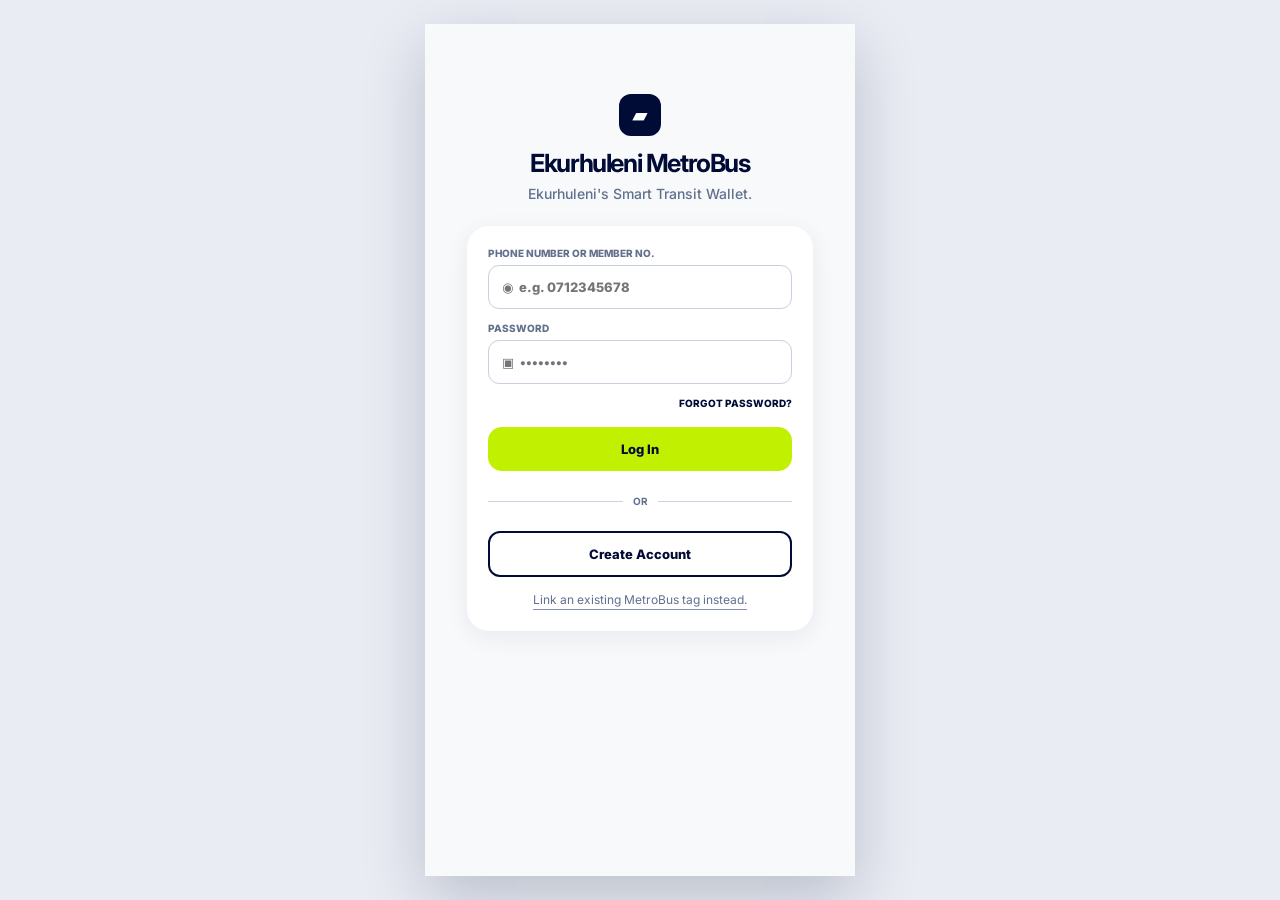
==== ekurhuleni-bus.html @ 15b7fa3b "Initial Sasol energy hub frontend" ====
<!doctype html>
<html lang="en">
<head>
<meta charset="UTF-8"/>
<meta name="viewport" content="width=device-width,initial-scale=1.0"/>
<meta name="theme-color" content="#000b36"/>
<title>Ekurhuleni MetroBus Wallet | Yami</title>
<meta name="description" content="Ekurhuleni MetroBus Wallet — tap to ride across Germiston, Boksburg, Benoni, Kempton Park and more."/>
<link rel="preconnect" href="https://fonts.googleapis.com"/>
<link rel="preconnect" href="https://fonts.gstatic.com" crossorigin/>
<link href="https://fonts.googleapis.com/css2?family=Inter:wght@400;500;600;700;800&display=swap" rel="stylesheet"/>
<style>
:root{--navy:#000b36;--navy-2:#0b1f5c;--lime:#c1f100;--ink:#141629;--muted:#697086;--paper:#f8f9fa;--line:#e8eaf0;--amber:#ffbf00}
*{box-sizing:border-box}body{margin:0;min-height:100vh;background:#e9ecf3;color:var(--ink);font-family:Inter,system-ui,sans-serif}
button{font:inherit;cursor:pointer;border:0}.app-shell{min-height:100vh;display:grid;place-items:center;padding:24px}
.phone{width:min(100%,430px);height:min(860px,calc(100dvh - 48px));position:relative;overflow:hidden;background:var(--paper);box-shadow:0 22px 60px #07102b33}
.page{height:100%;min-height:0;overflow-y:auto;overscroll-behavior:contain;padding:28px 20px 116px;scrollbar-width:thin}.top{display:flex;align-items:center;justify-content:space-between;margin-bottom:24px}.brand{color:var(--navy);font-size:25px;font-weight:800;letter-spacing:-1.1px}.brand span{color:#78a000}
.icon-button,.back{width:42px;height:42px;display:grid;place-items:center;border-radius:14px;background:#eef0f5;color:var(--navy);font-size:20px}.toolset{display:flex;gap:8px}
.eyebrow{margin:0 0 7px;color:var(--muted);font-size:11px;font-weight:800;letter-spacing:.09em}h1,h2,h3,p{margin-top:0}h1{margin-bottom:6px;color:var(--navy);font-size:29px;letter-spacing:-1.4px}h2{margin:0;font-size:17px;letter-spacing:-.5px}.sub{color:var(--muted);font-size:14px;line-height:1.5}
.balance{padding:24px;border-radius:25px;background:linear-gradient(135deg,#000b36,#12327d);color:white;box-shadow:0 14px 25px #00124a2b}.balance-top{display:flex;justify-content:space-between;align-items:center}.badge{border-radius:999px;padding:6px 9px;background:#ffffff1c;color:var(--lime);font-size:10px;font-weight:800}.amount{margin:18px 0 5px;color:var(--lime);font-weight:800;font-size:38px;letter-spacing:-2px}.tagline{margin:0 0 20px;color:#cad4ee;font-size:12px}.actions{display:flex;gap:10px}.primary,.secondary{flex:1;border-radius:14px;padding:14px 12px;font-size:13px;font-weight:800}.primary{background:var(--lime);color:var(--navy)}.secondary{color:white;background:#ffffff18}
.section{margin-top:28px}.section-title{display:flex;align-items:center;justify-content:space-between;margin-bottom:13px}.link{background:none;color:#476400;font-size:13px;font-weight:800;padding:0}
.method-row{display:grid;grid-template-columns:1fr 1fr;gap:10px}.method{min-height:103px;padding:15px;border:1px solid var(--line);border-radius:18px;background:white}.method .card-icon{color:var(--navy);font-size:21px}.method strong{display:block;margin-top:13px;font-size:12px}.method small{display:block;margin-top:5px;color:var(--muted);font-size:10px}
.list{background:white;border:1px solid var(--line);border-radius:20px;overflow:hidden}.item{display:flex;align-items:center;gap:12px;padding:15px;border-bottom:1px solid var(--line)}.item:last-child{border-bottom:0}.item-icon{flex:0 0 38px;width:38px;height:38px;display:grid;place-items:center;border-radius:13px;background:#eff9d9;color:#557000}.item-copy{min-width:0;flex:1}.item-copy strong{display:block;font-size:13px}.item-copy small{color:var(--muted);font-size:11px}.money{font-size:12px;font-weight:800;white-space:nowrap}.in{color:#4d7800}.out{color:var(--ink)}
.nav{position:absolute;inset:auto 12px 12px;height:82px;display:grid;grid-template-columns:repeat(5,1fr);align-items:center;border:1px solid #e1e4eb;border-radius:19px;background:#fff;box-shadow:0 5px 18px #0b1f5c1c}.nav button{display:flex;height:66px;flex-direction:column;align-items:center;justify-content:center;gap:3px;color:#4c4d59;background:transparent;font-size:10px;font-weight:700}.nav i{display:grid;place-items:center;width:48px;height:34px;border-radius:999px;font-style:normal}.nav svg{width:21px;height:21px;fill:none;stroke:currentColor;stroke-width:2.2;stroke-linecap:round;stroke-linejoin:round}.nav .active{color:#516000}.nav .active i{background:var(--lime);color:#5e7100}.nav span{line-height:1}
.greeting{margin-bottom:18px}.quick{display:grid;grid-template-columns:repeat(3,1fr);gap:10px}.quick button{padding:14px 7px;border-radius:17px;background:white;color:var(--navy);border:1px solid var(--line);font-size:11px;font-weight:700}.quick b{display:block;margin-bottom:5px;font-size:19px}.notice{display:flex;gap:12px;margin-top:22px;padding:15px;border-radius:18px;background:#fff5d8;color:#6b4a00;font-size:12px;line-height:1.45}.route{display:flex;align-items:center;gap:12px;padding:15px;border:1px solid var(--line);border-radius:18px;background:white}.route-number{width:48px;padding:8px 0;border-radius:11px;background:var(--navy);color:var(--lime);text-align:center;font-size:13px;font-weight:800}.route p{margin:3px 0 0;color:var(--muted);font-size:11px}.route .status{margin-left:auto;color:#5f8500;font-size:11px;font-weight:800}
.profile{padding:22px;border-radius:23px;background:var(--navy);color:white}.avatar{width:52px;height:52px;display:grid;place-items:center;border-radius:18px;background:var(--lime);color:var(--navy);font-size:21px;font-weight:800}.profile h2{margin:13px 0 4px}.profile p{color:#c6d0e8;font-size:12px;margin:0}.menu button{display:flex;justify-content:space-between;width:100%;padding:17px 0;border-bottom:1px solid var(--line);background:transparent;color:var(--ink);font-size:14px;font-weight:600;text-align:left}
.modal-wrap{position:absolute;z-index:4;inset:0;display:grid;align-items:end;background:#000b3670}.modal{min-height:58%;padding:24px 20px 38px;border-radius:28px 28px 0 0;background:var(--paper);animation:up .24s ease}@keyframes up{from{transform:translateY(30px);opacity:0}}.handle{width:42px;height:4px;margin:0 auto 22px;border-radius:99px;background:#cad0de}.close{float:right;background:transparent;color:var(--muted);font-size:21px}.option{display:flex;justify-content:space-between;align-items:center;width:100%;margin-top:10px;padding:16px;border-radius:17px;background:white;border:1px solid var(--line);color:var(--ink);text-align:left}.option strong,.option small{display:block}.option small{margin-top:4px;color:var(--muted)}.field{width:100%;margin:14px 0;padding:16px;border:1px solid #cbd2e1;border-radius:15px;font:inherit}.wide{width:100%;margin-top:18px}.success{text-align:center;padding-top:50px}.success .check{width:72px;height:72px;display:grid;place-items:center;margin:0 auto 20px;border-radius:50%;background:var(--lime);color:var(--navy);font-size:35px;font-weight:800}
.auth-page{min-height:860px;padding:70px 42px 30px;background:var(--paper)}.auth-brand{text-align:center;color:var(--navy)}.bus-mark{display:grid;place-items:center;width:42px;height:42px;margin:0 auto 12px;border-radius:12px;background:var(--navy);color:white;font-size:20px}.auth-brand h1{margin:0;font-size:25px}.auth-brand p{margin:7px 0 24px;color:#60708d;font-size:14px;font-weight:500}.login-card{padding:21px;border-radius:22px;background:white;box-shadow:0 6px 24px #0b1f5c12}.login-card label{display:block;margin-bottom:13px;color:#61708c;font-size:10px;font-weight:800}.login-input{display:block;width:100%;margin-top:6px;padding:13px;border:1px solid #c8d0df;border-radius:11px;color:var(--navy);font:inherit;font-size:13px;outline-color:var(--navy)}.forgot{display:block;margin:2px 0 18px auto;padding:0;background:transparent;color:var(--navy);font-size:10px;font-weight:800}.auth-main{width:100%}.or{display:flex;align-items:center;gap:10px;margin:24px 0;color:#63708b;font-size:10px;font-weight:700}.or::before,.or::after{content:"";height:1px;flex:1;background:#cbd2e1}.outline{width:100%;padding:13px;border:2px solid var(--navy);border-radius:12px;background:white;color:var(--navy);font-size:13px;font-weight:800}.tag-link{display:block;margin:15px auto 0;border-bottom:1px solid #8290a8;padding:0 0 2px;background:transparent;color:#60708d;font-size:12px}
.onboarding{min-height:860px;display:flex;flex-direction:column;padding:24px 16px 18px;background:var(--paper);text-align:center}.skip{align-self:flex-end;padding:6px;background:transparent;color:#60708d;font-size:10px;font-weight:800}.tag-illustration{position:relative;width:250px;height:275px;margin:80px auto 23px;border-radius:18px;overflow:hidden;background:linear-gradient(135deg,#000b36,#0b2263);box-shadow:0 9px 20px #0b1f5c18;display:flex;flex-direction:column;align-items:center;justify-content:center;color:white}.tag-illustration small{color:#c2cdec;font-size:11px;letter-spacing:.08em;margin-bottom:8px}.tag-illustration b{font-size:22px;letter-spacing:.1em}.tag-illustration span{margin-top:16px;font-size:28px}.onboard-copy h1{margin:0 0 10px;font-size:25px}.onboard-copy p{max-width:275px;margin:0 auto;color:#354057;font-size:14px;line-height:1.45}.pager{display:flex;justify-content:center;gap:5px;margin:40px 0 19px}.pager b,.pager i{display:block;width:8px;height:8px;border-radius:50%;background:#cbd1df}.pager b{width:23px;border-radius:8px;background:var(--navy)}.get-started{width:100%;padding:16px;font-size:18px}.login-prompt{margin:14px 0 0;color:#52607a;font-size:10px;font-weight:600}.login-prompt button{padding:0;border-bottom:1px solid var(--navy);background:none;color:var(--navy);font-size:10px;font-weight:800}
.transaction-page,.processing-page,.success-page{min-height:860px;padding:24px 20px 40px;background:var(--paper)}.transaction-header{display:grid;grid-template-columns:42px 1fr 42px;align-items:center;margin-bottom:38px}.transaction-header h1{margin:0;font-size:16px;text-align:center}.current-balance{margin:0 0 12px;color:#60708d;text-align:right;font-size:10px;font-weight:800;letter-spacing:.05em}.amount-entry{display:flex;align-items:center;gap:10px;padding:22px 4px;border-bottom:1px solid var(--line);color:var(--navy)}.amount-entry span{font-size:42px;font-weight:800}.amount-entry input{min-width:0;flex:1;border:0;outline:0;background:transparent;color:var(--navy);font:800 42px Inter,sans-serif}.amount-entry em{color:#d9dce2;font-size:40px;font-style:normal;font-weight:800}.amount-chips{display:flex;gap:10px;overflow:auto;padding:18px 0}.amount-chips button{min-width:66px;padding:10px;border:1px solid var(--navy);border-radius:999px;background:white;color:var(--navy);font-size:12px;font-weight:700}.amount-chips .selected{background:var(--navy);color:white}.payment-heading{margin:15px 0;color:var(--navy);font-size:18px}.payment-options,.bank-list{display:grid;gap:10px}.payment-options button,.bank-list button{display:flex;align-items:center;width:100%;gap:14px;padding:15px;border:1px solid var(--line);border-radius:17px;background:white;color:var(--ink);text-align:left}.payment-options strong,.payment-options small{display:block}.payment-options strong{font-size:14px}.payment-options small{margin-top:4px;color:var(--muted);font-size:11px}.payment-options b,.bank-list b{margin-left:auto;font-size:22px;font-weight:400}.payment-symbol,.bank-logo{display:grid;flex:0 0 40px;width:40px;height:40px;place-items:center;border-radius:50%;background:#eef0f5;color:var(--navy);font-weight:800}.topup-note{display:inline-block;margin-bottom:15px;padding:8px 11px;border-radius:999px;background:#eff9d9;color:#527300;font-size:12px;font-weight:800}.bank-list{margin-top:24px}.bank-list strong{color:var(--navy);font-size:15px}.b0{background:#003a78;color:white}.b1{background:#003a78;color:white}.b2{background:#d61d28;color:white}.b3{background:#087c45;color:white}.b4{background:#111;color:#f1d335}.card-form{margin-top:20px}.card-form label{display:block;margin-bottom:18px;color:var(--navy);font-size:10px;font-weight:800;letter-spacing:.06em;text-transform:uppercase}.card-form input{display:block;width:100%;margin-top:8px;padding:15px;border:1px solid #cad1e0;border-radius:13px;background:white;font:14px Inter,sans-serif}.card-form>div{display:grid;grid-template-columns:1fr 1fr;gap:12px}.processing-page{display:flex;flex-direction:column;align-items:center;justify-content:center;text-align:center}.loader{width:72px;height:72px;margin-bottom:30px;border:7px solid #dfe8c5;border-top-color:var(--lime);border-radius:50%;animation:spin 1s linear infinite}.loader i{display:block;width:100%;height:100%;border:7px solid transparent;border-left-color:var(--navy);border-radius:50%}@keyframes spin{to{transform:rotate(360deg)}}.processing-page h1{font-size:23px}.processing-amount{margin-top:26px;color:var(--navy);font-size:26px;font-weight:800}.success-page{display:flex;flex-direction:column;align-items:center;padding-top:115px;text-align:center}.success-burst{display:grid;width:83px;height:83px;place-items:center;margin-bottom:24px;border-radius:50%;background:var(--lime);color:var(--navy);font-size:40px;font-weight:800;box-shadow:0 0 0 13px #eff9d9}.success-page h1{margin-bottom:7px;font-size:30px}.receipt{width:100%;margin-top:25px;padding:21px;border-radius:22px;background:white;text-align:left;box-shadow:0 5px 20px #0b1f5c12}.receipt div{display:flex;justify-content:space-between;margin-top:14px;color:var(--muted);font-size:12px}.receipt b{color:var(--navy)}.done-button{width:100%;margin-top:26px;padding:16px;font-size:16px}
.dashboard{padding-top:30px}.dashboard-header{display:grid;grid-template-columns:40px 1fr 40px;align-items:center;margin-bottom:30px;color:var(--navy);text-align:center}.dashboard-header button{background:transparent;color:var(--navy);font-size:23px}.dashboard-header strong{font-size:15px}.dashboard-balance{padding:27px 29px;border-radius:27px}.balance-label{margin:0;color:#c8d2f0;font-size:14px}.mini-topup{padding:10px 16px;border-radius:9px;background:var(--lime);color:var(--navy);font-size:12px;font-weight:800}.dashboard-balance .amount{margin:14px 0 3px;font-size:45px}.dash-actions{display:grid;grid-template-columns:repeat(4,1fr);gap:10px;margin:27px 0}.dash-actions button{display:flex;flex-direction:column;align-items:center;gap:9px;background:transparent;color:#4d4e5a;font-size:11px;font-weight:700;line-height:1.2}.dash-actions i{display:grid;place-items:center;width:53px;height:53px;border-radius:50%;background:white;box-shadow:0 8px 22px #0b1f5c14;color:var(--navy);font-size:23px;font-style:normal}.tag-card{display:flex;align-items:center;width:100%;gap:13px;padding:20px;border:1px solid #e0e5ef;border-radius:23px;background:white;color:var(--navy);text-align:left;box-shadow:0 8px 25px #0b1f5c0d}.tag-card>i{display:grid;place-items:center;width:59px;height:59px;border-radius:10px;background:#102970;color:white;font-size:28px;font-style:normal}.tag-card span{flex:1}.tag-card strong,.tag-card small{display:block}.tag-card strong{font-size:18px}.tag-card small{margin-top:7px;color:#5d6271;font-size:12px;font-weight:700}.tag-card small b{color:#0cbd85}.tag-card em{color:#8bab00;font-style:normal;font-size:26px;text-align:center}.tag-card em small{margin:2px 0 0;color:#84a000;font-size:8px}.activity-section{margin-top:32px}.activity-section h1{margin:0;font-size:28px}
.trip-page{position:relative;padding-bottom:130px}.fare-tabs{display:flex;gap:10px;overflow:hidden;margin-bottom:38px}.fare-tabs button{white-space:nowrap;padding:11px 18px;border-radius:999px;background:#eceef2;color:#50515e;font-size:12px;font-weight:800}.fare-tabs .active{background:var(--navy);color:white}.route-label{margin-bottom:6px}.trip-route{position:relative;display:block;width:100%;padding:24px 20px;border:1px solid #d9dfeb;border-radius:28px;background:white;color:#24242e;text-align:left;font-size:20px}.trip-route small{display:block;width:max-content;margin-top:12px;padding:4px 11px;border-radius:3px;background:var(--navy);color:white;font-size:12px;font-weight:800}.trip-route b{position:absolute;right:24px;top:42px;color:#b5bbc8;font-size:28px;font-weight:400}.fare-summary{margin-top:26px;padding:20px 28px;border:1px solid #e0e5ed;border-radius:25px;background:white;box-shadow:0 9px 21px #0b1f5c0b}.fare-summary div{display:flex;justify-content:space-between;padding:16px 0;border-bottom:1px solid var(--line);color:#515361;font-size:17px}.fare-summary div:last-child{border:0}.fare-summary b{color:var(--navy)}.fare-summary div:last-child b{font-size:25px}.wallet-after{text-align:center;color:#637491;font-size:13px;font-weight:700}.pay-trip{position:absolute;right:20px;bottom:27px;left:20px;width:calc(100% - 40px);padding:18px;font-size:18px}
.route-status-page{min-height:860px;padding:26px 20px 40px;background:var(--paper)}.status-header{display:grid;grid-template-columns:42px 1fr 42px;align-items:center;margin-bottom:25px}.status-header button{background:transparent;color:var(--navy);font-size:26px}.status-header div span,.status-header div strong{display:block}.status-header div span{color:#637491;font-size:12px;font-weight:700;letter-spacing:.07em}.status-header div span b{margin-right:7px;padding:4px 7px;border-radius:5px;background:var(--navy);color:white}.status-header div strong{margin-top:4px;color:var(--navy);font-size:16px}.live-card{padding:25px;border:1px solid #e0e5ed;border-radius:25px;background:white}.live-card>div:first-child{display:flex;justify-content:space-between}.delay,.pulse{padding:8px 11px;border-radius:999px;font-size:11px;font-weight:800}.delay{border:1px solid #ffd46b;background:#fff8e5;color:#914500}.pulse{background:#f0f2f5;color:#64708b}.pulse:first-letter{color:#0fc797}.live-card .eyebrow{margin-top:24px}.arrival{color:var(--navy);font-size:48px;letter-spacing:-2px}.live-card s{margin-left:8px;color:#77829a}.delay-text{margin-left:8px;color:#e34343;font-size:12px}.live-card hr{margin:19px -25px;border:0;border-top:1px solid var(--line)}.origin{display:grid;grid-template-columns:1fr auto;gap:13px;color:#67748d;font-size:12px}.origin b{color:var(--navy)}.reports{margin-top:27px}.reports .sub{margin-bottom:14px}.report-actions{display:grid;grid-template-columns:repeat(3,1fr);gap:10px}.report-actions button{display:flex;flex-direction:column;align-items:center;gap:7px;padding:17px 4px;border:1px solid #dfe4ed;border-radius:19px;background:white;color:#0cc792;font-size:22px}.report-actions button:nth-child(2){color:#d88100}.report-actions button:nth-child(3){color:#f34b53}.report-actions b{color:var(--navy);font-size:12px}.report-actions small{color:#75829a;font-size:9px}.recent-label{margin:28px 0 12px!important}.recent-label em{float:right;color:#718099;font-style:normal;font-weight:500;letter-spacing:0}.report-list{overflow:hidden;border:1px solid #e0e5ed;border-radius:23px;background:white}.report-list article{padding:18px;border-bottom:1px solid var(--line);color:var(--navy);font-size:13px}.report-list article:last-child{border:0}.report-list article small{display:block;margin:8px 0 0 21px;color:#71809b;font-size:11px}
.dash-actions svg,.tag-card svg,.item-icon svg{width:24px;height:24px;fill:none;stroke:currentColor;stroke-width:2.3;stroke-linecap:round;stroke-linejoin:round}.tag-card>i svg{width:32px;height:32px;stroke:#dfe3ff}.item-icon{display:grid;place-items:center}.item-icon svg{width:19px;height:19px}
.tap-icon svg{width:44px;height:44px;fill:none;stroke:#aee400;stroke-width:2.4;stroke-linecap:round}.tap-icon small{white-space:nowrap}.service-page{position:relative;min-height:860px;padding:24px 20px 120px;background:var(--paper)}.service-tabs,.recipient-toggle{display:grid;grid-template-columns:repeat(3,1fr);margin:0 0 33px;border-radius:18px;background:#e8e9ed;overflow:hidden}.service-tabs button,.recipient-toggle button{padding:13px 6px;background:transparent;color:#474955;font-weight:700}.service-tabs .active,.recipient-toggle .active{border-radius:17px;background:var(--navy);color:white}.service-page>.eyebrow{margin:29px 0 16px}.provider-row{display:grid;grid-template-columns:repeat(4,1fr);gap:12px;margin-bottom:35px}.provider-row b{display:grid;min-height:62px;place-items:center;border:1px solid #dce3eb;border-radius:50%;background:white;color:var(--navy);font-size:10px;text-align:center}.provider-row b:first-child{outline:2px solid var(--lime)}.recipient-toggle{grid-template-columns:1fr 1fr;padding:5px}.recipient-toggle .active{background:white;color:var(--navy);box-shadow:0 1px 4px #07102b20}.airtime-amount{padding:24px 20px;border:1px solid #e0e5ed;border-radius:16px;background:white;color:var(--navy);font-size:52px;font-weight:800}.service-buy{position:absolute;right:20px;bottom:28px;left:20px;width:calc(100% - 40px);padding:18px;font-size:18px}
.history-page{min-height:860px;padding:28px 20px 50px;background:var(--paper)}.history-header{display:grid;grid-template-columns:45px 1fr 31px 31px;gap:8px;align-items:start}.history-header h1{margin:0;font-size:29px;line-height:1.15}.history-header>button:not(.back){padding:10px 0;background:transparent;color:var(--navy);font-size:21px}.history-filter{display:flex;gap:10px;overflow:hidden;margin:30px -20px;padding:0 20px}.history-filter button{white-space:nowrap;padding:11px 16px;border:1px solid #dbe1eb;border-radius:15px;background:white;color:#576078;font-weight:700}.history-filter .active{background:var(--navy);color:white}.history-filter .active b{color:var(--lime)}.cycle-card{padding:20px;border:1px solid #dce3ed;border-radius:25px;background:linear-gradient(120deg,#fff,#fbffe7)}.cycle-card header{color:var(--navy);font-weight:800}.cycle-card header b{float:right;padding:6px 12px;border-radius:999px;background:var(--lime);font-size:11px}.cycle-card>div{display:grid;grid-template-columns:1fr 1fr;gap:14px;margin-top:20px}.cycle-card article{padding:16px;border-radius:15px;background:#f5f6f8}.cycle-card small,.cycle-card strong{display:block}.cycle-card small{color:#68738b;font-size:11px;letter-spacing:.05em}.cycle-card strong{margin-top:8px;color:var(--navy);font-size:24px}.history-day{margin-top:28px}.history-day>p{color:#657590;font-size:12px;font-weight:800;letter-spacing:.05em}.history-day>p span{float:right;font-weight:500}.history-day section{overflow:hidden;border:1px solid #dde3ec;border-radius:25px;background:white}.history-day article{display:flex;align-items:center;gap:13px;padding:17px;border-bottom:1px solid #e1e5eb}.history-day article:last-child{border:0}.history-day article i{display:grid;place-items:center;width:46px;height:46px;border-radius:50%;background:#edf0f6;color:var(--navy);font-size:18px;font-style:normal}.history-day article i.credit{background:#e2fbf0;color:#00b77a}.history-day article span{flex:1;min-width:0}.history-day article strong,.history-day article small{display:block;overflow:hidden;text-overflow:ellipsis;white-space:nowrap}.history-day article strong{color:var(--navy);font-size:14px}.history-day article small{margin-top:5px;color:#6a7993;font-size:12px}.history-day article>b{white-space:nowrap;color:var(--navy);font-size:14px}.history-day article em{color:#b9c1d0;font-size:24px;font-style:normal}
.routes-title,.vendor-header,.profile-header{display:flex;align-items:center;gap:11px;margin-bottom:32px}.routes-title svg{width:25px;height:25px;fill:none;stroke:currentColor;stroke-width:2.2}.routes-title h1,.vendor-header h1{flex:1;margin:0;font-size:19px}.routes-title button{background:transparent;color:var(--navy);font-size:22px}.route-search{display:flex;align-items:center;gap:14px;padding:18px;border:1px solid #dce2ec;border-radius:16px;background:white;box-shadow:0 3px 7px #0b1f5c0a;color:#667794;font-size:17px}.route-search input{min-width:0;width:100%;border:0;outline:0;background:transparent;color:var(--navy);font:inherit}.route-filter{display:flex;gap:10px;overflow:hidden;margin:20px -20px;padding:0 20px}.route-filter button{white-space:nowrap;padding:12px 20px;border:1px solid #cdd3df;border-radius:999px;background:white;color:var(--navy);font-weight:700}.route-filter .selected{background:var(--navy);color:white}.route-heading{display:flex;justify-content:space-between;align-items:center;margin:20px 0 10px}.route-heading p{margin:0;color:#647590;font-size:12px;font-weight:800;letter-spacing:.06em}.route-heading span{color:#647590;font-size:12px}.route-results{display:grid;gap:15px;margin-top:10px}.route-result{display:flex;align-items:center;gap:13px;padding:21px;border:1px solid #dce3ed;border-radius:26px;background:white;color:var(--navy);text-align:left}.route-result.featured{outline:2px solid #91b4ff}.route-result>b{display:grid;place-items:center;width:60px;height:60px;border-radius:50%;background:var(--navy);color:white;font-size:18px}.route-result span{flex:1}.route-result strong,.route-result small,.route-result em{display:block}.route-result strong{font-size:19px}.route-result small{margin-top:5px;color:#61728e;font-size:12px}.route-result em{width:max-content;margin-top:9px;padding:4px 10px;border-radius:999px;background:var(--navy);color:white;font-size:11px;font-style:normal}.route-result.featured em{background:var(--lime);color:#526300}.route-result i{color:#bcc4d2;font-size:29px;font-style:normal}.route-source{margin:22px 0 110px;color:#738199;font-size:11px;line-height:1.5;text-align:center}
.vendor-header .back{flex:none}.vendor-hero,.account-hero{padding:25px;border-radius:25px;background:linear-gradient(135deg,#031142,#11286c);color:white}.vendor-hero p,.account-hero p{margin:0 0 26px;color:#d5def1;font-size:12px;letter-spacing:.06em}.vendor-hero p span,.account-hero p span{float:right;padding:7px 10px;border:1px solid #a3cf33;border-radius:999px;background:#ffffff12;color:var(--lime);font-size:11px;font-weight:800;letter-spacing:0}.vendor-hero>small,.account-hero>small{color:#b6c2de;font-size:11px;letter-spacing:.08em}.vendor-hero h2{margin:8px 0 12px;color:white;font-size:29px}.vendor-hero>b{color:#c9d5ef;font-size:12px}.vendor-hero hr,.account-hero hr{margin:19px 0;border:0;border-top:1px solid #ffffff30}.vendor-hero footer,.account-hero footer{font-size:12px}.vendor-hero footer:first-letter,.account-hero footer:first-letter{color:var(--lime)}.vendor-hero em{float:right;padding:5px;background:#345212;color:var(--lime);font-size:10px;font-style:normal}.analytics{margin-top:28px;padding:20px 15px;border:1px solid #dce3ed;border-radius:25px;background:white}.analytics header{display:flex;justify-content:space-between}.analytics header p{margin:0;color:#647590;font-size:12px;font-weight:800;letter-spacing:.06em}.analytics header b{color:var(--navy);font-size:11px}.analytics>div{display:grid;grid-template-columns:repeat(3,1fr);margin-top:20px}.analytics article{padding:0 10px;border-right:1px solid #dde2e8}.analytics article:last-child{border:0}.analytics small,.analytics span{display:block;color:#71788a;font-size:10px}.analytics strong{display:block;margin:12px 0 7px;color:var(--navy);font-size:18px}.analytics .in{color:#00b778}
.vendor-routes{margin-top:33px}.vendor-routes header{display:flex;justify-content:space-between}.vendor-routes article{display:flex;align-items:center;gap:12px;margin-top:12px;padding:18px 20px;border:1px solid #dce3ed;border-radius:24px;background:white}.vendor-routes article>b{display:grid;place-items:center;width:58px;height:51px;border-radius:15px;background:var(--navy);color:white;font-size:17px}.vendor-routes header p{margin:0;color:#647590;font-size:12px;font-weight:800;letter-spacing:.06em}.vendor-routes header b{color:var(--navy);font-size:11px}.vendor-routes span{flex:1}.vendor-routes strong,.vendor-routes small{display:block}.vendor-routes small{margin-top:4px;color:#70778b;font-size:11px}.vendor-routes em{font-style:normal;font-weight:800;font-size:12px;text-align:right}.vendor-routes em small{color:#00b777}.payments{margin-top:32px}.payments>p{color:#647590;font-size:12px;font-weight:800;letter-spacing:.06em}.payments>p em{float:right;padding:5px 9px;border:1px solid #b8e8d4;border-radius:999px;background:#e9fbf4;color:#00ac73;font-size:10px;font-style:normal;letter-spacing:0}.payments article{display:flex;align-items:center;gap:12px;padding:16px;border-bottom:1px solid #e1e6ec}.payments i{display:grid;place-items:center;width:42px;height:42px;border:1px solid #dce2ea;border-radius:50%;color:var(--navy);font-size:11px;font-style:normal;font-weight:800}.payments span{flex:1}.payments b,.payments small{display:block}.payments small{margin-top:4px;color:#748097;font-size:11px}.payments em{color:#00b779;font-style:normal;font-weight:800}
.profile-header h1{flex:1}.profile-person{display:flex;align-items:center;gap:15px;padding:20px 24px;border:1px solid #e0e5ed;border-radius:25px;background:white}.profile-person>i{display:grid;place-items:center;width:62px;height:62px;border:3px solid var(--lime);border-radius:50%;background:var(--navy);color:white;font-size:21px;font-style:normal;font-weight:800}.profile-person span{flex:1}.profile-person strong,.profile-person small{display:block}.profile-person strong{font-size:23px}.profile-person small{margin-top:7px;color:#637491;font-size:12px}.profile-person small b{color:#08b881}.profile-person button{width:42px;height:42px;border-radius:50%;background:#f1f2f5;color:var(--navy)}.account-hero{margin-top:24px}.account-hero h2{margin:14px 0 22px;color:white;font-size:28px}.account-hero h2 b{color:var(--lime)}.account-hero footer em{float:right;font-style:normal}.account-menu{margin-top:25px;overflow:hidden;border:1px solid #e0e5ed;border-radius:25px;background:white}.account-menu>p{margin:0;padding:20px 26px;color:#647590;font-size:12px;font-weight:800;letter-spacing:.06em}.account-menu button{display:flex;align-items:center;width:100%;gap:15px;padding:16px 25px;border-top:1px solid #e1e5ea;background:white;color:var(--navy);text-align:left}.account-menu i{display:grid;place-items:center;width:38px;height:38px;border-radius:11px;background:#f2f3f5;font-style:normal}.account-menu span{flex:1}.account-menu strong,.account-menu small{display:block}.account-menu strong{font-size:15px}.account-menu small{margin-top:4px;color:#657693;font-size:11px}.account-menu button>b{color:#6d7280}
.tag-page{height:100%;overflow-y:auto;padding:24px 20px 50px;background:var(--paper)}.physical-tag{position:relative;margin-top:20px;padding:28px 30px;border-radius:28px;background:linear-gradient(135deg,#020d37,#0b2263);color:white}.physical-tag p{margin:0;color:#c2cdec;font-size:12px;letter-spacing:.08em}.physical-tag p b{float:right;padding:7px 13px;border-radius:999px;background:var(--lime);color:#516100;letter-spacing:0}.physical-tag>strong{display:block;margin-top:12px;font-size:30px;letter-spacing:.1em}.physical-tag>small{display:block;margin-top:53px;color:#c1cbed;font-size:13px}.physical-tag>i{position:absolute;right:32px;bottom:27px;color:var(--lime)}.physical-tag svg{width:35px;height:35px;fill:none;stroke:currentColor;stroke-width:2.4}.phone-tag{margin-top:30px;padding:35px 28px;border:1px solid #dfe4ed;border-radius:27px;background:white;text-align:center}.phone-tag>i{display:grid;place-items:center;width:70px;height:70px;margin:auto;border:2px solid #d9fa78;border-radius:50%;background:var(--navy);box-shadow:0 0 0 10px #fcfff0;color:white;font-size:33px;font-style:normal}.phone-tag h1{margin:37px 0 12px;font-size:27px}.phone-tag p{max-width:330px;margin:auto;color:#747888;font-size:16px;line-height:1.5}.toggle{display:inline-flex;width:70px;height:40px;margin-top:31px;padding:4px;border-radius:999px;background:#d9dde4;vertical-align:middle}.toggle span{width:32px;height:32px;border-radius:50%;background:white;box-shadow:0 1px 4px #07102b33}.toggle.on{background:var(--lime)}.toggle.on span{margin-left:auto}.phone-tag>b{margin-left:12px;color:var(--navy)}.tag-details{margin-top:30px;padding:22px 30px;border:1px solid #dfe4ed;border-radius:27px;background:white}.tag-details>p{margin:0;color:#6d778c;font-size:12px;font-weight:800;letter-spacing:.07em}.tag-details div{display:flex;justify-content:space-between;padding:19px 0;border-top:1px solid #e5e8ed;color:#4b505c;font-size:16px}.tag-details div:first-of-type{margin-top:12px}.tag-details b{color:var(--navy);font-size:15px}.replace-tag{width:100%;margin-top:40px;padding:19px;border:2px solid var(--navy);border-radius:15px;background:transparent;color:var(--navy);font-size:17px;font-weight:700}.unlink-tag{display:block;margin:30px auto;background:transparent;color:#fa4c4c;font-size:16px;font-weight:700}
.topup-success{position:relative;padding:72px 34px 28px;text-align:center}.success-close{position:absolute;top:24px;right:24px;width:43px;height:43px;border:2px solid #93b6ff;border-radius:50%;background:white;color:var(--navy);font-size:29px}.topup-success .success-burst{width:92px;height:92px;margin-bottom:29px;box-shadow:0 0 0 7px white,0 0 20px #0b1f5c22}.topup-success h1{font-size:28px}.success-credit{display:block;margin:13px 0 7px;color:#10ba82;font-size:43px;letter-spacing:-1px}.topup-success .receipt{margin-top:62px;padding:18px 20px;border-radius:23px}.topup-success .done-button{width:100%;margin-top:auto;padding:18px;border-radius:13px;background:var(--navy);color:white;font-size:17px;font-weight:800}.method .card-icon{height:40px}.method .card-icon svg{width:54px;height:40px}.payshap-dot{color:#09ba83}.vendor-pay-page{height:100%;position:relative;overflow-y:auto;padding:24px 20px 170px;background:var(--paper)}.vendor-pay-header{display:grid;grid-template-columns:42px 1fr 34px 34px;gap:8px;align-items:center}.vendor-pay-header span small{color:#62738e;font-size:11px;font-weight:800;letter-spacing:.06em}.vendor-pay-header h1{margin:4px 0 0;font-size:27px}.vendor-pay-header>button:not(.back){background:transparent;color:var(--navy);font-size:23px}.vendor-mode{display:grid;grid-template-columns:1fr 1fr;margin:20px 0 30px;border-radius:13px;overflow:hidden;background:#eceef1}.vendor-mode button{padding:17px;background:transparent;color:#4d566a;font-weight:700}.vendor-mode .active{background:var(--navy);color:white;border-radius:12px}.member-lookup,.merchant-card,.vendor-amount{margin-top:20px;padding:22px 30px;border:1px solid #dfe4ed;border-radius:25px;background:white}.member-lookup p,.vendor-amount p{margin:0;color:#667690;font-size:12px;font-weight:800;letter-spacing:.05em}.member-lookup p b{float:right;color:#00b878}.member-lookup>div{margin:16px 0;padding:15px;border:1px solid #bfc8d8;border-radius:14px;color:var(--navy);font-size:24px;font-weight:800}.member-lookup>div span{float:right;color:#00bb81}.member-lookup small{color:#657590;font-size:12px}.merchant-card{position:relative;display:flex;align-items:center;gap:15px;border-top:4px solid var(--navy);min-height:195px;align-items:flex-start;padding-bottom:78px}.merchant-card>i{display:grid;place-items:center;width:65px;height:65px;border-radius:50%;background:var(--navy);color:white;font-size:25px;font-style:normal;font-weight:800}.merchant-card span{flex:1}.merchant-card strong,.merchant-card small{display:block}.merchant-card strong{color:var(--navy);font-size:26px}.merchant-card small{margin-top:8px;color:#555d70;font-size:12px}.merchant-card>b{padding:13px;border-radius:10px;background:#eef0f3;color:var(--navy);font-size:11px;text-align:center}.merchant-card footer{position:absolute;right:30px;bottom:20px;left:30px;padding-top:16px;border-top:1px solid #e1e5ea;color:var(--navy);font-size:12px;font-weight:800;display:flex;justify-content:space-between;gap:10px;white-space:nowrap}.vendor-amount p span{float:right;font-weight:500;letter-spacing:0}.vendor-amount>div{margin:20px 0;padding:22px;border:2px solid var(--navy);border-radius:15px;color:var(--navy);font-size:25px;font-weight:800;text-align:center}.vendor-amount>div strong{font-size:52px}.vendor-amount>small{display:block;color:#667590;font-size:12px}.vendor-amount section{display:grid;grid-template-columns:repeat(4,1fr);gap:9px;margin:12px 0 23px}.vendor-amount section button{padding:13px 3px;border:1px solid #cbd3e0;border-radius:14px;background:white;color:var(--navy);font-size:15px;font-weight:800}.vendor-amount section .selected{outline:2px solid var(--navy);background:var(--lime)}.vendor-amount label{display:block;color:#667590;font-size:11px;font-weight:800;letter-spacing:.05em}.vendor-amount input{width:100%;margin-top:8px;padding:15px;border:1px solid #c5cdda;border-radius:12px;font:inherit}.vendor-perks{display:grid;grid-template-columns:1fr 1fr;gap:12px;margin-top:20px}.vendor-perks span{padding:17px;border:1px solid #dce2eb;border-radius:17px;background:white;color:var(--navy);font-size:18px}.vendor-perks b,.vendor-perks small{display:block;margin-left:28px;font-size:11px}.vendor-perks small{margin-top:6px;color:#697994;font-weight:400}.vendor-settle{position:sticky;right:0;bottom:-170px;left:0;margin:28px -20px -170px;padding:15px 20px 22px;background:#fff;box-shadow:0 -5px 18px #07102b15;color:#69748a;font-size:11px;text-align:center}.vendor-settle b{color:var(--navy)}.vendor-settle button{display:block;width:100%;margin:12px 0 9px;padding:16px;font-size:17px}.vendor-settle small{color:#75829a;font-size:10px}
.bundle-tabs{display:flex;gap:9px;margin:18px 0}.bundle-tabs button{padding:9px 15px;border:1px solid #dce2e9;border-radius:999px;background:white;color:#515562;font-weight:700}.bundle-tabs .active{background:var(--navy);color:white}.bundle{position:relative;margin:15px 0;padding:20px;border:1px solid #dde3ec;border-radius:25px;background:white;color:var(--navy)}.bundle.selected{outline:2px solid var(--navy);box-shadow:0 0 0 3px var(--lime)}.bundle strong{font-size:29px}.bundle strong small{padding:5px 8px;border-radius:6px;background:#eef0f4;font-size:11px}.bundle>b{float:right;font-size:24px}.bundle p{color:#515968;font-size:12px}.bundle footer{padding-top:14px;border-top:1px solid #e0e5ea;color:#536d00;font-size:12px}.recipient-card{margin:10px 0 28px;padding:18px;border:1px solid #dce3ed;border-radius:24px;background:white}.recipient-card p{margin:0 0 15px;color:#596277;font-size:12px;font-weight:800}.recipient-card p b{float:right;color:#567300}.recipient-card>div{display:grid;grid-template-columns:1fr 1fr;gap:10px}.recipient-card strong,.recipient-card span{padding:13px;border-radius:14px;background:#f0f2f5;color:#172052;font-size:12px}.recipient-card strong{background:white;box-shadow:0 3px 9px #07102b1c}.receipt-link{width:100%;margin-top:10px;padding:15px;border:1px solid #cdd5e3;border-radius:14px;background:white;color:var(--navy);font-weight:700}
@media(max-width:520px){.app-shell{padding:0}.phone{width:100%;height:100dvh;box-shadow:none}}
</style>
</head>
<body>
<main class="app-shell" aria-label="Ekurhuleni MetroBus Wallet">
  <section id="app" class="phone" aria-live="polite">
    <div style="padding:40px; text-align:center; color:#0b1f5c;">
      <h2>Loading MetroBus...</h2>
      <p>If this screen stays here, Javascript is not running or the app is cached.</p>
    </div>
  </section>
</main>
<script>
(function(){
const app = document.getElementById('app');
if (!app) return;
const icon = (name) => ({
  home:'<svg viewBox="0 0 24 24" aria-hidden="true"><path d="m3 10 9-7 9 7v10a1 1 0 0 1-1 1h-5v-6H9v6H4a1 1 0 0 1-1-1z"/></svg>',
  routes:'<svg viewBox="0 0 24 24" aria-hidden="true"><rect x="5" y="3" width="14" height="18" rx="3"/><path d="M8 7h8M8 12h8M9 17h.01M15 17h.01"/></svg>',
  wallet:'<svg viewBox="0 0 24 24" aria-hidden="true"><path d="M4 7a3 3 0 0 1 3-3h11a2 2 0 0 1 2 2v13a1 1 0 0 1-1 1H6a3 3 0 0 1-3-3V7z"/><path d="M17 12h4v5h-4a2.5 2.5 0 0 1 0-5zM17 14.5h.01"/></svg>',
  vendor:'<svg viewBox="0 0 24 24" aria-hidden="true"><path d="M3 10h18v10H3zM4 10l1.5-6h13L20 10M3 10a3 3 0 0 0 5 2 3 3 0 0 0 5 0 3 3 0 0 0 5 0 3 3 0 0 0 3-2"/><path d="M7 20v-5h5v5"/></svg>',
  profile:'<svg viewBox="0 0 24 24" aria-hidden="true"><circle cx="12" cy="8" r="3.5"/><path d="M4 21c.8-4 3.4-6 8-6s7.2 2 8 6"/></svg>'
}[name]);
const uiIcon = (name) => ({
  bus:'<svg viewBox="0 0 24 24"><rect x="5" y="3" width="14" height="17" rx="3"/><path d="M5 8h14M8 13h.01M16 13h.01M8 20v1M16 20v1"/></svg>',
  wifi:'<svg viewBox="0 0 24 24"><path d="M3 9a14 14 0 0 1 18 0M6.5 12.5a9 9 0 0 1 11 0M10 16a4 4 0 0 1 4 0"/><circle cx="12" cy="20" r="1" fill="currentColor"/></svg>',
  shop:'<svg viewBox="0 0 24 24"><path d="M3 10h18v10H3zM4 10l1.5-6h13L20 10M3 10a3 3 0 0 0 5 2 3 3 0 0 0 5 0 3 3 0 0 0 5 0 3 3 0 0 0 3-2"/></svg>',
  map:'<svg viewBox="0 0 24 24"><path d="m3 6 6-3 6 3 6-3v15l-6 3-6-3-6 3zM9 3v15M15 6v15"/></svg>',
  tag:'<svg viewBox="0 0 24 24"><rect x="3" y="7" width="18" height="14" rx="2"/><path d="M9 7V4a3 3 0 0 1 6 0v3M7 16h4M7 19h7"/><circle cx="15.5" cy="14" r="2"/></svg>',
  wallet:'<svg viewBox="0 0 24 24"><path d="M4 7a3 3 0 0 1 3-3h11a2 2 0 0 1 2 2v13a1 1 0 0 1-1 1H6a3 3 0 0 1-3-3V7z"/><path d="M17 12h4v5h-4a2.5 2.5 0 0 1 0-5zM17 14.5h.01"/></svg>'
}[name]);
const tapIcon = '<svg viewBox="0 0 24 24"><circle cx="12" cy="12" r="9"/><path d="M8.5 8.5c2 2 2 5 0 7M12 7c3 3 3 7 0 10M15.5 5.5c4 4 4 9 0 13"/></svg>';
const paymentIcon = (type) => type==='card'
  ? '<svg viewBox="0 0 54 40" aria-label="Debit card"><rect x="1" y="1" width="52" height="38" rx="8" fill="#102970"/><path d="M7 12h40" stroke="#d5ff00" stroke-width="3"/><circle cx="34" cy="28" r="7" fill="#eb001b"/><circle cx="42" cy="28" r="7" fill="#ff9900" fill-opacity=".9"/></svg>'
  : '<svg viewBox="0 0 54 40" aria-label="Instant EFT"><rect x="1" y="1" width="52" height="38" rx="8" fill="#f0f2f5"/><path d="M9 17h36M12 14l15-7 15 7M14 19v10M22 19v10M30 19v10M38 19v10M9 31h36" stroke="#07174b" stroke-width="2.5" stroke-linejoin="round"/></svg>';
const BRAND = 'Ekurhuleni MetroBus';
const TAG_DEFAULT = 'EMB-7741-K';
const SUPPORT_NUMBER = '011 999 0000';
console.log('[Ekurhuleni MetroBus] Mini-app script starting...');
const getYamiBalance = () => { try { const ls = window.parent?.localStorage?.getItem('yami.demo.wallet.balance.v1'); const parsed = ls ? Number.parseFloat(ls) : null; const val = window.parent?.YamiWallet?.get?.() ?? parsed; return (val !== null && !Number.isNaN(val)) ? val : null; } catch(e){return null;} };
let state = { screen:'login', tab:'home', modal:null, balance: getYamiBalance()??245.50, topUpAmount:100 };
let serviceMode = 'airtime';
let phoneTagEnabled = true;
const money = n => `R ${n.toFixed(2)}`;
const nav = () => `<nav class="nav" aria-label="Main navigation">${['home','routes','wallet','vendor','profile'].map(tab=>`<button class="${state.tab===tab?'active':''}" data-tab="${tab}"><i>${icon(tab)}</i><span>${tab[0].toUpperCase()+tab.slice(1)}</span></button>`).join('')}</nav>`;
const activity = `<div class="list"><div class="item"><span class="item-icon">↓</span><div class="item-copy"><strong>Top-Up — PayShap Instant</strong><small>Today · Standard Bank</small></div><span class="money in">+R 200.00</span></div><div class="item"><span class="item-icon">↗</span><div class="item-copy"><strong>Vendor Payment — Thabo Khumalo</strong><small>Yesterday · Germiston Station</small></div><span class="money out">−R 20.00</span></div><div class="item"><span class="item-icon">↓</span><div class="item-copy"><strong>Top-Up — Retail Voucher</strong><small>03 Sep · Shoprite Boksburg</small></div><span class="money in">+R 100.00</span></div></div>`;
function login(){return `<div class="auth-page"><div class="auth-brand"><span class="bus-mark">▰</span><h1>${BRAND}</h1><p>Ekurhuleni's Smart Transit Wallet.</p></div><form class="login-card"><label>PHONE NUMBER OR MEMBER NO.<input class="login-input" type="tel" placeholder="◉  e.g. 0712345678" required></label><label>PASSWORD<input class="login-input" type="password" placeholder="▣  ••••••••" required></label><button type="button" class="forgot">FORGOT PASSWORD?</button><button type="submit" class="primary auth-main">Log In</button><div class="or"><span>OR</span></div><button type="button" class="outline" data-action="onboard">Create Account</button><button type="button" class="tag-link" data-action="onboard">Link an existing MetroBus tag instead.</button></form></div>`}
function onboarding(){return `<div class="onboarding"><button class="skip" data-action="finish">SKIP</button><div class="tag-illustration"><small>EKURHULENI METROBUS TAG</small><b>${TAG_DEFAULT}</b><span>◔</span></div><div class="onboard-copy"><h1>Tap, ride, go.</h1><p>Board faster with contactless payments across Ekurhuleni. From Germiston to Benoni — one tap.</p></div><div class="pager"><b></b><i></i><i></i></div><button class="primary get-started" data-action="finish">Get Started</button><p class="login-prompt">Already have an account? <button data-action="login">Log in</button></p></div>`}
const transactionHeader = (title, back='app') => `<header class="transaction-header"><button class="back" data-action="${back}">←</button><h1>${title}</h1><span></span></header>`;
function topUp(){return `<div class="transaction-page">${transactionHeader('Top Up Wallet')}<p class="current-balance">CURRENT BALANCE: ${money(state.balance)}</p><section class="amount-entry"><span>R</span><input id="topup-amount" type="number" value="${state.topUpAmount}" aria-label="Top up amount"/><em>.00</em></section><div class="amount-chips">${[50,100,200,500].map(n=>`<button class="${state.topUpAmount===n?'selected':''}" data-amount="${n}">R${n}</button>`).join('')}</div><h2 class="payment-heading">Payment Method</h2><div class="payment-options"><button data-action="card"><span class="payment-symbol">▰</span><span><strong>Debit/Credit Card</strong><small>Visa, Mastercard or American Express</small></span><b>›</b></button><button data-action="bank"><span class="payment-symbol">⌂</span><span><strong>Instant EFT</strong><small>Pay securely with your bank</small></span><b>›</b></button><button data-action="voucher"><span class="payment-symbol">▱</span><span><strong>Voucher Code</strong><small>Redeem a MetroBus retail voucher</small></span><b>›</b></button></div></div>`}
function vendorPay(){return `<div class="vendor-pay-page"><header class="vendor-pay-header"><button class="back" data-action="app">←</button><span><small>STATION COMMERCE</small><h1>Pay Vendor</h1></span><button>◴</button><button>ⓘ</button></header><div class="vendor-mode"><button>⌘ &nbsp; Scan QR</button><button class="active"># &nbsp; Enter Member Number</button></div><section class="member-lookup"><p>VENDOR MEMBER NUMBER <b>● Live Lookup</b></p><div>EMB-7741-K <span>✓</span></div><small>ⓘ Ask the vendor for their Ekurhuleni MetroBus Tag or Merchant ID.</small></section><section class="merchant-card"><i>TK</i><span><strong>Thabo<br>Khumalo</strong><small>▰ &nbsp; Route E12 —<br>&nbsp;&nbsp;&nbsp; Boksburg Civic</small></span><b>TAG<br>${TAG_DEFAULT}</b><footer>● &nbsp; Verified Vendor <em>▣ Terminal 02 · Active</em></footer></section><section class="vendor-amount"><p>PAYMENT AMOUNT <span>Wallet Balance: <b>${money(state.balance)}</b></span></p><div>R <strong>20.00</strong></div><small>Quick Select <em>Tap to apply</em></small><section>${[5,10,20,50].map(n=>`<button class="${n===20?'selected':''}" data-vendor-amount="${n}">R${n}</button>`).join('')}</section><label>NOTE / ITEM REFERENCE <small>(optional)</small><input placeholder="e.g. Cold drink / Snack" /></label></section><div class="vendor-perks"><span>ϟ <b>Zero Fees</b><small>Free for commuters</small></span><span>▧ <b>Instant e-Receipt</b><small>Logged in Transit history</small></span></div><footer class="vendor-settle">ϟ &nbsp; Powered by <b>PayShap</b> · Instant bank settlement to vendor<button class="primary" data-action="send-vendor">Send Payment — R20.00 →</button><small>♢ Protected by Ekurhuleni MetroBus Network</small></footer></div>`}
function myTag(){return `<div class="tag-page">${transactionHeader('My Tag','app')}<section class="physical-tag"><p>PHYSICAL TAG <b>● Linked</b></p><strong>${TAG_DEFAULT}</strong><small>Ekurhuleni MetroBus Smart Pass</small><i>${tapIcon}</i></section><section class="phone-tag"><i>▯</i><h1>Phone as Tag</h1><p>Use your device to tap and pay on Ekurhuleni MetroBus services instead of your physical card.</p><button class="toggle ${phoneTagEnabled?'on':''}" data-action="toggle-tag"><span></span></button><b>${phoneTagEnabled?'Enabled':'Disabled'}</b></section><section class="tag-details"><p>TAG DETAILS</p><div><span>Zone</span><b>Zone 2 (Ekurhuleni East)</b></div><div><span>Active Route</span><b>Route E12 — Germiston Station</b></div><div><span>Linked Since</span><b>05 Mar 2025</b></div></section><button class="replace-tag" data-action="replace-tag">⇧ &nbsp; Replace Tag</button><button class="unlink-tag" data-action="unlink-tag">⌁ &nbsp; Unlink This Tag</button></div>`}
function banks(){return `<div class="transaction-page">${transactionHeader('Select Your Bank','topup')}<div class="topup-note">Topping up ${money(state.topUpAmount)}</div><p class="sub">Choose your bank to continue with Instant EFT.</p><div class="bank-list">${['FNB','Standard Bank','Absa','Nedbank','Capitec'].map((bank,i)=>`<button data-action="process"><span class="bank-logo b${i}">${bank.slice(0,1)}</span><strong>${bank}</strong><b>›</b></button>`).join('')}</div></div>`}
function cardDetails(){return `<div class="transaction-page">${transactionHeader('Card Details','topup')}<div class="topup-note">Topping up ${money(state.topUpAmount)}</div><form class="card-form"><label>Card Number<input required inputmode="numeric" placeholder="1234  5678  9012  3456" /></label><div><label>Expiry Date<input required placeholder="MM / YY" /></label><label>CVV<input required inputmode="numeric" placeholder="•••" /></label></div><label>Name on Card<input required placeholder="e.g. Thabo Khumalo" /></label><button class="primary wide" type="submit">Pay ${money(state.topUpAmount)}</button></form></div>`}
function processing(){return `<div class="processing-page"><div class="loader"><i></i></div><h1>Processing your payment...</h1><p class="sub">Please don't close this page. This will only take a moment.</p><div class="processing-amount">${money(state.topUpAmount)}</div></div>`}
function topUpSuccess(){return `<div class="success-page topup-success"><button class="success-close" data-action="app">×</button><div class="success-burst">✓</div><h1>Top-Up Successful</h1><strong class="success-credit">+${money(state.topUpAmount)}</strong><p class="sub">Paid via Debit/Credit Card</p><section class="receipt"><div><span>New Wallet Balance</span><b>${money(state.balance)}</b></div><div><span>Reference No.</span><b>TXN-EMB-7741</b></div><div><span>Date &amp; Time</span><b>Today, ${new Date().toLocaleTimeString('en-ZA',{hour:'2-digit',minute:'2-digit'})}</b></div></section><button class="done-button" data-action="finish">Done</button><button class="receipt-link" data-action="receipt">View Receipt</button></div>`}
function transactionHistory(){const row=(symbol,title,detail,amount,kind='')=>`<article><i class="${kind}">${symbol}</i><span><strong>${title}</strong><small>${detail}</small></span><b>${amount}</b><em>›</em></article>`;return `<div class="history-page"><header class="history-header"><button class="back" data-action="app">←</button><h1>Transaction<br>History</h1><button>⌕</button><button>▤</button></header><div class="history-filter"><button class="active">All <b>•</b></button><button>▰ Fares</button><button>▣ Top-Ups</button><button>⌁ Airtime</button></div><section class="cycle-card"><header>▣ &nbsp; October 2025 <b>Active Cycle</b></header><div><article><small>NET SPEND</small><strong>R 412.00</strong></article><article><small>TRANSACTIONS</small><strong>17 <em>cleared</em></strong></article></div></section><div class="history-day"><p>TODAY, 09 SEP <span>3 activities</span></p><section>${row('▰','Bus Fare — Route E12','Boksburg Civic • 08:15 AM','-R 14.00')}${row('▱','Vendor Payment — Thabo K.','Station Kiosk • 08:42 AM','-R 20.00','vendor')}${row('⌁','Airtime &amp; Data — Vodacom','Bundle Purchase • 11:20 AM','-R 49.00','airtime')}</section></div><div class="history-day"><p>YESTERDAY, 08 SEP <span>2 activities</span></p><section>${row('▣','Wallet Top-Up — PayShap','Standard Bank • 06:40 PM','+R 200.00','credit')}${row('▰','Bus Fare — Route E5','OR Tambo Airport • 05:30 PM','-R 18.00')}</section></div></div>`}
function homeV2(){return `<div class="page dashboard"><header class="dashboard-header"><button>☰</button><strong>${BRAND}</strong><button>◉</button></header><section class="balance dashboard-balance"><div class="balance-top"><p class="balance-label">Available Balance</p><button class="mini-topup" data-action="topup">Top Up</button></div><div class="amount">${money(state.balance)}</div></section><section class="dash-actions"><button data-action="trip"><i>${uiIcon('bus')}</i><span>Buy Trip</span></button><button data-action="airtime"><i>${uiIcon('wifi')}</i><span>Airtime<br>& Data</span></button><button data-action="vendor"><i>${uiIcon('shop')}</i><span>Pay<br>Vendor</span></button><button data-tab="routes"><i>${uiIcon('map')}</i><span>Routes</span></button></section><button class="tag-card" data-action="tag"><i>${uiIcon('tag')}</i><span><strong>My Tag</strong><small>${TAG_DEFAULT} <b>•</b> Linked</small></span><em class="tap-icon">${tapIcon}<small>Tap to Pay</small></em></button><section class="section activity-section"><div class="section-title"><h1>Recent Activity</h1><button class="link" data-action="history">See All</button></div><div class="list"><div class="item"><span class="item-icon">${uiIcon('bus')}</span><div class="item-copy"><strong>Bus Fare (Route E12)</strong><small>08:30 AM</small></div><span class="money out">−R14.00</span></div><div class="item"><span class="item-icon">${uiIcon('wallet')}</span><div class="item-copy"><strong>Wallet Top Up</strong><small>Yesterday</small></div><span class="money in">+R100.00</span></div><div class="item"><span class="item-icon">${uiIcon('wifi')}</span><div class="item-copy"><strong>Airtime Purchase</strong><small>2 days ago</small></div><span class="money out">−R50.00</span></div></div></section></div>${nav()}`}
function airtime(){const data=serviceMode==='data';return `<div class="service-page">${transactionHeader(data?'Buy Data Bundles':'Airtime, Data & Vouchers','app')}<div class="service-tabs"><button class="${!data?'active':''}" data-action="service-airtime">Airtime</button><button class="${data?'active':''}" data-action="service-data">Data</button><button data-action="service-vouchers">Vouchers</button></div>${data?`<section class="recipient-card"><p>RECIPIENT NUMBER <b>ϟ Zero Data Fee</b></p><div><strong>● &nbsp; MY NUMBER<br><small>071 ••• 5678</small></strong><span>SOMEONE ELSE<br><small>Enter details</small></span></div></section><p class="eyebrow">SELECT NETWORK PROVIDER</p><div class="provider-row"><b>Vodacom</b><b>MTN</b><b>Telkom</b><b>Cell C</b></div><div class="bundle-tabs"><button>Daily</button><button>Weekly</button><button class="active">Monthly</button></div><section class="bundle selected"><strong>1 GB <small>30-Day Data</small></strong><b>R 85.00</b><p>Valid for 30 days · All-network access</p><footer>◉ MetroBus Free Hotspot Sync included &nbsp; ✓</footer></section><section class="bundle"><strong>2.5 GB <small>Monthly</small></strong><b>R 149.00</b><p>Valid for 30 days · Includes 500MB Night Owl</p><footer>☾ Bonus off-peak night owls (12am - 5am)</footer></section><button class="primary service-buy" data-action="buy-data">Buy 1 GB Bundle — R85.00 →</button>`:`<p class="eyebrow">SELECT PROVIDER</p><div class="provider-row"><b>Vodacom</b><b>Airtel</b><b>MTN</b><b>Cell C</b></div><p class="eyebrow">RECIPIENT</p><div class="recipient-toggle"><button class="active">My Number</button><button>Someone Else</button></div><p class="eyebrow">AMOUNT</p><div class="airtime-amount">R 20</div><div class="amount-chips"><button>R5</button><button>R10</button><button class="selected">R20</button><button>R50</button><button>R100</button></div><button class="primary service-buy" data-action="buy-airtime">Buy Airtime — R20.00</button>`}</div>`}
function buyTrip(){return `<div class="transaction-page trip-page">${transactionHeader('Buy Trip','app')}<div class="fare-tabs"><button class="active">Single Fare</button><button>Weekly</button><button>Monthly</button><button>Quarterly</button></div><p class="eyebrow route-label">SELECT ROUTE</p><button class="trip-route" data-action="live-status"><span>Route E12 — Germiston Station to Boksburg...</span><small>Single Decker</small><b>›</b></button><section class="fare-summary"><div><span>Trip Type</span><b>Single Fare</b></div><div><span>Valid Until</span><b>Today, 23:59</b></div><div><span>Total Price</span><b>R14.00</b></div></section><p class="wallet-after">Wallet Balance After Purchase: ${money(state.balance)}</p><button class="primary pay-trip" data-action="pay-trip">Pay from Wallet — R14.00</button></div>`}
function liveStatus(){return `<div class="route-status-page"><header class="status-header"><button class="back" data-action="trip">←</button><div><span><b>E12</b> LIVE STATUS</span><strong>Germiston Station to Boksburg Civic</strong></div><button>↻</button></header><section class="live-card"><div><span class="delay">◷ Delayed ~10 min</span><span class="pulse">● LIVE PULSE</span></div><p class="eyebrow">ESTIMATED ARRIVAL</p><strong class="arrival">15:20</strong><s>15:10</s><b class="delay-text">+10m delay</b><p class="sub">♧ Based on 4 commuter reports in the last hour</p><hr><div class="origin"><span>● &nbsp; Origin</span><b>Germiston Station Bay 3</b><span>♢ &nbsp; Next Stop</span><b>Angelo St &amp; Voortrekker</b></div></section><section class="reports"><p class="eyebrow">REPORT THIS BUS</p><p class="sub">Help fellow commuters with real-time updates</p><div class="report-actions"><button>✓<b>Bus Arrived</b><small>At current stop</small></button><button>⌛<b>Running Late</b><small>&gt; 10 mins</small></button><button>⊗<b>Didn't Show</b><small>Ghost bus</small></button></div><p class="eyebrow recent-label">RECENT REPORTS <em>● Updated just now</em></p><section class="report-list"><article><b>● &nbsp; Reported: Bus Arrived at Boksburg North</b><small>Verified Commuter · 6 min ago</small></article><article><b>● &nbsp; Reported: Running Late (+10m on N12)</b><small>Near Rondebult Rd · 14 min ago</small></article><article><b>● &nbsp; Scheduled Departure Confirmed</b><small>Official Ekurhuleni Metro Dispatch · 40 min ago</small></article></section></section></div>`}
const routeRecords=[
['E1','Germiston to Boksburg CBD','8.2 KMs','18'],['E2','Germiston to Benoni Town Centre','22.5 KMs','35'],
['E3','Germiston to Springs CBD via Boksburg','38.1 KMs','52'],['E4','Germiston to Kempton Park CBD','19.3 KMs','32'],
['E5','Germiston to OR Tambo International Airport','17.8 KMs','28'],['E6','Germiston to Edenvale Town Centre','12.6 KMs','22'],
['E7','Germiston to Alberton North','7.4 KMs','16'],['E8','Germiston to Katlehong via Tokoza','14.2 KMs','26'],
['E9','Germiston to Thokoza via Vosloorus','16.7 KMs','29'],['E10','Germiston to Daveyton via Benoni','31.4 KMs','48'],
['E11','Germiston to Tembisa via Kempton Park','25.9 KMs','42'],['E12','Germiston to Boksburg Civic Centre','9.8 KMs','19'],
['E13','Germiston to Brakpan CBD via Boksburg East','28.6 KMs','44'],['E14','Germiston to Nigel CBD via Springs','51.3 KMs','68'],
['E15','Germiston to Isando Industrial','6.1 KMs','13'],['E16','Germiston to Meadowdale Mall','10.4 KMs','20'],
['E17','Germiston to Bedfordview via Eastgate','18.9 KMs','30'],['E18','Germiston to Leondale via Alberton','11.2 KMs','22'],
['E19','Germiston to Vosloorus Extension 28','18.4 KMs','31'],['E20','Germiston to Dawn Park via Boksburg West','14.7 KMs','25'],
['B1','Boksburg CBD to Benoni Town Centre','14.9 KMs','27'],['B2','Boksburg CBD to Springs CBD','19.8 KMs','34'],
['B3','Boksburg CBD to Brakpan via Boksburg East','10.2 KMs','20'],['B4','Boksburg CBD to Tembisa via Kempton Park East','22.3 KMs','38'],
['B5','Boksburg CBD to OR Tambo via Airport City','13.6 KMs','24'],['B6','Boksburg CBD to Vosloorus via Boksburg North','12.8 KMs','23'],
['KP1','Kempton Park to OR Tambo International','9.4 KMs','17'],['KP2','Kempton Park to Tembisa Township','8.7 KMs','16'],
['KP3','Kempton Park to Benoni via N12','20.1 KMs','33'],['KP4','Kempton Park to Edenvale via Modderfontein','15.3 KMs','26'],
['KP5','Kempton Park to Midrand via Olifantsfontein','23.7 KMs','38'],['BN1','Benoni Town Centre to Springs CBD','18.4 KMs','30'],
['BN2','Benoni Town Centre to Daveyton','9.2 KMs','18'],['BN3','Benoni Town Centre to Brakpan CBD','12.7 KMs','22'],
['BN4','Benoni Town Centre to Actonville via Wattville','7.8 KMs','15'],['SP1','Springs CBD to Nigel CBD','14.6 KMs','25'],
['SP2','Springs CBD to Brakpan via Leandra Rd','9.3 KMs','18'],['SP3','Springs CBD to Kwa-Thema Township','8.1 KMs','16'],
['OT1','OR Tambo Airport to Sandton via Modderfontein','33.8 KMs','45'],['OT2','OR Tambo Airport to Midrand via Kempton Park','28.5 KMs','40'],
['AL1','Alberton CBD to Soweto via Tokoza','21.4 KMs','36'],['AL2','Alberton CBD to Germiston Station','8.9 KMs','17'],
['TK1','Tembisa to Midrand via Olifantsfontein','15.3 KMs','26'],['TK2','Tembisa to Alexandra via Ivory Park','19.7 KMs','34']
];
let routeQuery='';
const routeCard=(r,active=false)=>`<button class="route-result ${active?'featured':''}" data-action="live-status"><b>${r[0]}</b><span><strong>${r[1].replace(/^.* to /,'')}</strong><small>♧ ${r[2]} &nbsp; • &nbsp; ◷ ${r[3]} minutes</small><em>▰ ${Number(r[3])>30?'Double':'Single'} Decker</em></span><i>›</i></button>`;
function routesV2(){const results=routeRecords.filter(r=>r.join(' ').toLowerCase().includes(routeQuery.toLowerCase()));return `<div class="page routes-page"><header class="routes-title"><span>${uiIcon('bus')}</span><h1>Routes &amp; Schedules</h1><button>◉</button></header><label class="route-search">⌕ <input id="route-search" value="${routeQuery}" placeholder="Search route, area or destination"></label><div class="route-filter"><button class="${!routeQuery?'selected':''}">All routes</button><button>Germiston</button><button>Boksburg</button><button>Kempton Park</button></div><div class="route-heading"><p>${routeQuery?'SEARCH RESULTS':'ALL EKURHULENI ROUTES'}</p><span>${results.length} routes</span></div><div class="route-results">${results.map((r,i)=>routeCard(r,i===0)).join('')||'<p class="sub">No route found. Try a route number or destination.</p>'}</div><p class="route-source">Official Ekurhuleni Metropolitan Municipality MetroBus route guide.</p></div>${nav()}`}
function vendorV2(){return `<div class="page vendor-page"><header class="vendor-header"><button class="back" data-tab="home">←</button><h1>Vendor Dashboard</h1><button class="icon-button">▤</button></header><section class="vendor-hero"><p>▣ &nbsp; EKURHULENI METROBUS COMMERCE <span>● Active Vendor</span></p><small>REGISTERED MERCHANT</small><h2>Thabo Khumalo</h2><b>MERCHANT ID &nbsp; ${TAG_DEFAULT}</b><hr><footer>ϟ &nbsp; Settling to Linked PayShap Account <em>INSTANT</em></footer></section><section class="analytics"><header><p>PERFORMANCE ANALYTICS</p><b>▣ Today &amp; Week</b></header><div><article><small>TOTAL EARNED</small><strong>R3,120.00</strong><span>Lifetime</span></article><article><small>THIS WEEK</small><strong>R418.00</strong><span class="in">↗ +19%</span></article><article><small>PAYMENTS</small><strong>74</strong><span>Tap count</span></article></div></section><section class="vendor-routes"><header><p>ROUTES WORKED</p><b>3 Active Hubs</b></header>${['E12|Boksburg Civic Centre|21 sales|R1,680.00','E4|Kempton Park CBD|11 sales|R810.00','E5|OR Tambo Airport|7 sales|R630.00'].map(x=>{const [n,a,b,c]=x.split('|');return `<article><b>${n}</b><span><strong>${a}</strong><small>Primary corridor</small></span><em>${b}<small>${c}</small></em></article>`}).join('')}</section><section class="payments"><p>RECENT PAYMENTS RECEIVED <em>● Live Updates</em></p>${['Sipho M.|+R18.00','Nokwanda D.|+R22.00','Bongani Z.|+R28.00','Zanele K.|+R15.00'].map(x=>{const [n,a]=x.split('|');return `<article><i>${n.split(' ').map(v=>v[0]).join('')}</i><span><b>${n}</b><small>Commuter Snack • Route E12<br>12 min ago</small></span><em>${a} &nbsp; ●</em></article>`}).join('')}</section></div>${nav()}`}
function profileV2(){return `<div class="page profile-page"><header class="profile-header"><h1>Profile</h1><button class="icon-button">⚙</button></header><section class="profile-person"><i>TK</i><span><strong>Thabo Khumalo</strong><small>${TAG_DEFAULT} &nbsp; <b>•</b> Gold Tier</small></span><button>⌕</button></section><section class="account-hero"><p>▣ &nbsp; VENDOR ACCOUNT <span>● Active</span></p><small>SALES EARNINGS</small><h2>This Week: <b>R418.00</b></h2><hr><footer>ϟ &nbsp; Instant PayShap Settlement <em>Dashboard →</em></footer></section><section class="account-menu"><p>ACCOUNT MANAGEMENT</p>${[['◉','My Tags','NFC Commuter Cards &amp; Wristbands','2 Linked'],['▰','Linked Payment Methods','Cards, Ozow &amp; PayShap Bank','›'],['♧','Notification Preferences','Bus delays &amp; balance receipts','›'],['♙','Security &amp; PIN','Biometrics &amp; 6-digit Wallet PIN','›'],['?','Help &amp; Support','24/7 Ekurhuleni MetroBus Hotline','›'],['⇥','Log Out','${TAG_DEFAULT} session','›']].map(r=>`<button><i>${r[0]}</i><span><strong>${r[1]}</strong><small>${r[2]}</small></span><b>${r[3]}</b></button>`).join('')}</section></div>${nav()}`}
function wallet(){return `<div class="page"><header class="top"><div class="brand">Ekurhuleni<span>Bus</span></div><div class="toolset"><button class="icon-button" aria-label="Scan tag">⌗</button><button class="icon-button" aria-label="Notifications">◌</button></div></header><h1>Wallet</h1><p class="sub">Manage your Ekurhuleni MetroBus travel money.</p><section class="balance"><div class="balance-top"><p class="eyebrow" style="color:#c9d2e6">AVAILABLE BALANCE</p><span class="badge">⌁ TAP-READY</span></div><div class="amount">${money(state.balance)}</div><p class="tagline">MetroBus Tag ${TAG_DEFAULT} · PayShap enabled</p><div class="actions"><button class="primary" data-action="topup">+ Top Up</button><button class="secondary" data-action="vendor">Pay Vendor</button></div></section><section class="section"><div class="section-title"><h2>Linked payment methods</h2><button class="link" data-action="add">+ Add</button></div><div class="method-row"><article class="method"><div class="card-icon">${paymentIcon('card')}</div><strong>Standard Bank Gold <mark>DEFAULT</mark></strong><small>•••• 4821 · Exp 09/27</small></article><article class="method"><div class="card-icon">${paymentIcon('eft')}</div><strong>Standard Bank EFT</strong><small><b class="payshap-dot">●</b> Verified PayShap</small></article></div></section><section class="section"><div class="section-title"><h2>Wallet activity</h2><button class="link" data-action="history">View all →</button></div>${activity}</section></div>${nav()}`}
function home(){return `<div class="page"><header class="top"><div class="brand">Ekurhuleni<span>Bus</span></div><button class="icon-button">◌</button></header><div class="greeting"><p class="eyebrow">GOOD AFTERNOON</p><h1>Where are you going?</h1><p class="sub">Ekurhuleni's smart transit wallet.</p></div><section class="balance"><div class="balance-top"><p class="eyebrow" style="color:#c9d2e6">EKURHULENI METROBUS WALLET</p><span class="badge">TAP-READY</span></div><div class="amount">${money(state.balance)}</div><p class="tagline">Tag ${TAG_DEFAULT}</p><button class="primary wide" data-action="topup">+ Add money</button></section><section class="section"><div class="quick"><button data-action="trip"><b>◉</b>Buy a trip</button><button data-action="vendor"><b>⌁</b>Pay vendor</button><button data-action="tag"><b>⌗</b>My tag</button></div></section><section class="notice"><b>◷</b><span><strong>Germiston Station update</strong><br>Route E12 departs from Bay 3 today. Platform B12 under maintenance.</span></section><section class="section"><div class="section-title"><h2>Next departures</h2><button class="link" data-tab="routes">See routes</button></div><div class="route"><span class="route-number">E12</span><div><strong>Germiston → Boksburg Civic</strong><p>Bay 3 · 6 min</p></div><span class="status">On time</span></div></section></div>${nav()}`}
function modal(){if(!state.modal)return '';const isVendor=state.modal==='vendor';return `<div class="modal-wrap"><div class="modal"><button class="close" data-action="close">×</button><div class="handle"></div><h1>${isVendor?'Pay a vendor':'Top up wallet'}</h1><p class="sub">${isVendor?'Send a secure PayShap payment to a registered MetroBus vendor.':'Add money instantly from your linked Standard Bank account.'}</p><input id="amount" class="field" type="number" min="1" placeholder="Amount in rand" ${isVendor?'value="20"':'value="100"'} /><button class="option"><span><strong>${isVendor?'Thabo Khumalo':'Standard Bank Cheque'}</strong><small>${isVendor?'Boksburg Civic · MetroBus Vendor':'•••• 9012 · PayShap Instant EFT'}</small></span><span>›</span></button><button class="primary wide" data-action="confirm">${isVendor?'Pay now':'Top up now'}</button></div></div>`}
function render(){
  if(state.screen==='login') app.innerHTML=login();
  else if(state.screen==='onboarding') app.innerHTML=onboarding();
  else if(['topup','banks','card','processing','success','trip','live-status','airtime','receipt','vendor-pay','tag'].includes(state.screen))
    app.innerHTML=({topup:topUp,banks,card:cardDetails,processing,success:topUpSuccess,trip:buyTrip,'live-status':liveStatus,airtime,receipt:transactionHistory,'vendor-pay':vendorPay,tag:myTag}[state.screen])();
  else app.innerHTML=({wallet,home:homeV2,routes:routesV2,vendor:vendorV2,profile:profileV2}[state.tab]()+modal());
}
app.addEventListener('submit',e=>{if(e.target.matches('.login-card')){e.preventDefault();state.screen='onboarding';render();}});
app.addEventListener('submit',e=>{if(e.target.matches('.card-form')){e.preventDefault();state.screen='processing';render();setTimeout(()=>{state.balance+=state.topUpAmount;state.screen='success';render();},1400);}});
app.addEventListener('click',e=>{const el=e.target.closest('[data-tab],[data-action],[data-amount]');if(!el)return;if(el.dataset.amount){state.topUpAmount=Number(el.dataset.amount);render();return;}if(el.dataset.tab){state.tab=el.dataset.tab;state.modal=null;}const a=el.dataset.action;if(a==='onboard')state.screen='onboarding';if(a==='login')state.screen='login';if(a==='finish'){state.screen='app';state.tab='home';}if(a==='topup'){state.screen='topup';state.modal=null;}if(a==='card'||a==='bank'){const entered=Number(document.querySelector('#topup-amount')?.value);if(entered>0)state.topUpAmount=entered;state.screen=a==='card'?'card':'banks';}if(a==='app'){state.screen='app';state.tab='home';}if(a==='process'){state.screen='processing';render();setTimeout(()=>{state.balance+=state.topUpAmount;state.screen='success';render();},1400);return;}if(a==='vendor'||a==='history')state.modal=a;if(a==='add')alert('Add a payment method flow is ready to connect to your bank provider.');if(a==='trip')state.screen='trip';if(a==='live-status')state.screen='live-status';if(a==='pay-trip'){if(state.balance>=14){state.balance-=14;state.screen='app';state.tab='home';}else alert('Your wallet balance is too low.');}if(a==='confirm'){const v=Number(document.querySelector('#amount').value)||0;if(v>0){state.balance+=state.modal==='vendor'?-v:v;state.modal='success';}}if(a==='close')state.modal=null;render();});
app.addEventListener('click',e=>{const action=e.target.closest('[data-action]')?.dataset.action;if(action==='airtime'){serviceMode='airtime';state.screen='airtime';render();}if(action==='receipt'){state.screen='receipt';render();}if(action==='vendor'){state.screen='vendor-pay';state.modal=null;render();}if(action==='tag'){state.screen='tag';render();}if(action==='toggle-tag'){phoneTagEnabled=!phoneTagEnabled;render();}if(action==='replace-tag'){alert('A replacement tag request has been started.');}if(action==='unlink-tag'&&confirm(`Unlink MetroBus Tag ${TAG_DEFAULT}?`)){phoneTagEnabled=false;state.screen='app';state.tab='home';render();}if(action==='voucher'){const code=prompt('Enter your MetroBus Voucher Code');if(code){state.balance+=state.topUpAmount;state.screen='success';render();}}if(action==='send-vendor'){if(state.balance>=20){state.balance-=20;state.screen='success';render();}else alert('Your wallet balance is too low.');}if(action==='service-airtime'){serviceMode='airtime';render();}if(action==='service-data'){serviceMode='data';render();}if(action==='service-vouchers'){alert('Voucher purchases are coming next.');}if(action==='buy-airtime'||action==='buy-data'){const cost=action==='buy-data'?85:20;if(state.balance>=cost){state.balance-=cost;state.screen='app';state.tab='home';render();}else alert('Your wallet balance is too low.');}});
app.addEventListener('click',e=>{if(e.target.closest('[data-action="tag"]')){e.stopImmediatePropagation();state.screen='tag';render();}},true);
app.addEventListener('input',e=>{if(e.target.id==='route-search'){routeQuery=e.target.value;render();const field=document.querySelector('#route-search');if(field){field.focus();field.setSelectionRange(routeQuery.length,routeQuery.length);}}});
app.addEventListener('click',e=>{const amountButton=e.target.closest('[data-vendor-amount]');if(amountButton){document.querySelectorAll('[data-vendor-amount]').forEach(b=>b.classList.remove('selected'));amountButton.classList.add('selected');const amount=document.querySelector('.vendor-amount>div strong');if(amount)amount.textContent=`${Number(amountButton.dataset.vendorAmount).toFixed(2)}`;const pay=document.querySelector('[data-action="send-vendor"]');if(pay)pay.textContent=`Send Payment — R${Number(amountButton.dataset.vendorAmount).toFixed(2)} →`;}});
app.addEventListener('click',e=>{const button=e.target.closest('button');if(!button||button.dataset.action||button.dataset.tab||button.dataset.amount)return;const label=button.textContent.trim();if(button.closest('.route-filter')){const filterMap={'Germiston':'germiston','Boksburg':'boksburg','Kempton Park':'kempton'};const key=filterMap[label];routeQuery=key?label.split(' ')[0]:'';render();return;}if(button.closest('.history-filter')||button.closest('.fare-tabs')||button.closest('.bundle-tabs')||button.closest('.recipient-toggle')||button.closest('.provider-row')){button.parentElement.querySelectorAll('button,.provider-row b').forEach(x=>x.classList.remove('active','selected'));button.classList.add('active','selected');return;}if(label.includes('FORGOT PASSWORD')){alert('A password reset link will be sent to your registered mobile number.');return;}if(label.includes('See map')){state.tab='routes';render();return;}if(label.includes('My Tags')){alert(`Your Ekurhuleni MetroBus Tag ${TAG_DEFAULT} is linked and tap-ready.`);return;}if(label.includes('Payment methods')){state.tab='wallet';render();return;}if(label.includes('Trip history')){state.screen='receipt';render();return;}if(label.includes('Help')||label.includes('Support')){alert(`${BRAND} support: ${SUPPORT_NUMBER}.`);return;}if(label.includes('Log Out')){state.screen='login';render();return;}if(['✓','⌛','⊗'].includes(label[0])){alert('Thanks - your route status report has been submitted.');}});
render();
})();
</script>
</body>
</html>
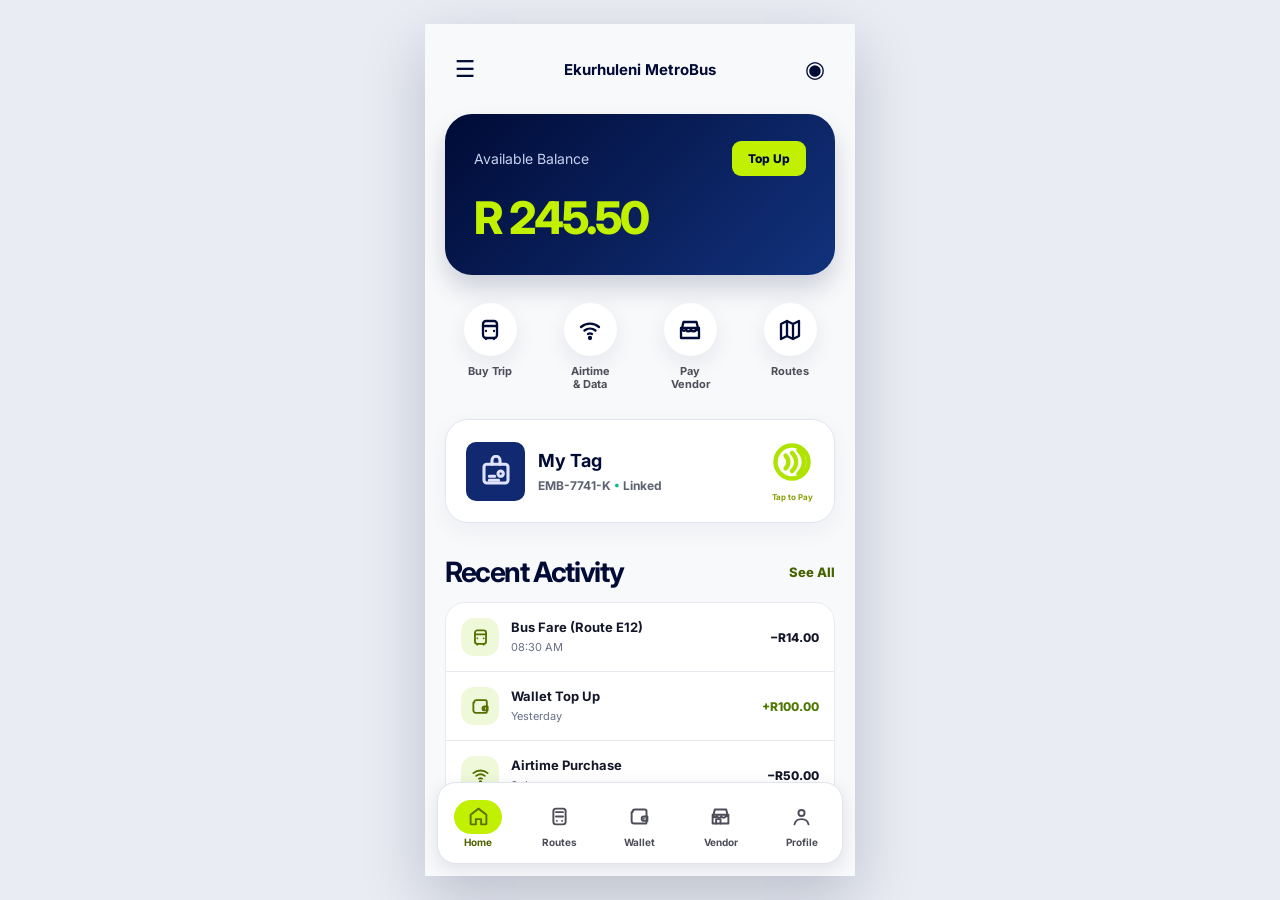
==== commit af6953af: "Use Ekurhuleni MetroBus journey" ====
--- a/ekurhuleni-bus.html
+++ b/ekurhuleni-bus.html
@@ -81,7 +81,7 @@
 const SUPPORT_NUMBER = '011 999 0000';
 console.log('[Ekurhuleni MetroBus] Mini-app script starting...');
 const getYamiBalance = () => { try { const ls = window.parent?.localStorage?.getItem('yami.demo.wallet.balance.v1'); const parsed = ls ? Number.parseFloat(ls) : null; const val = window.parent?.YamiWallet?.get?.() ?? parsed; return (val !== null && !Number.isNaN(val)) ? val : null; } catch(e){return null;} };
-let state = { screen:'login', tab:'home', modal:null, balance: getYamiBalance()??245.50, topUpAmount:100 };
+let state = { screen:'app', tab:'home', modal:null, balance: getYamiBalance()??245.50, topUpAmount:100 };
 let serviceMode = 'airtime';
 let phoneTagEnabled = true;
 const money = n => `R ${n.toFixed(2)}`;
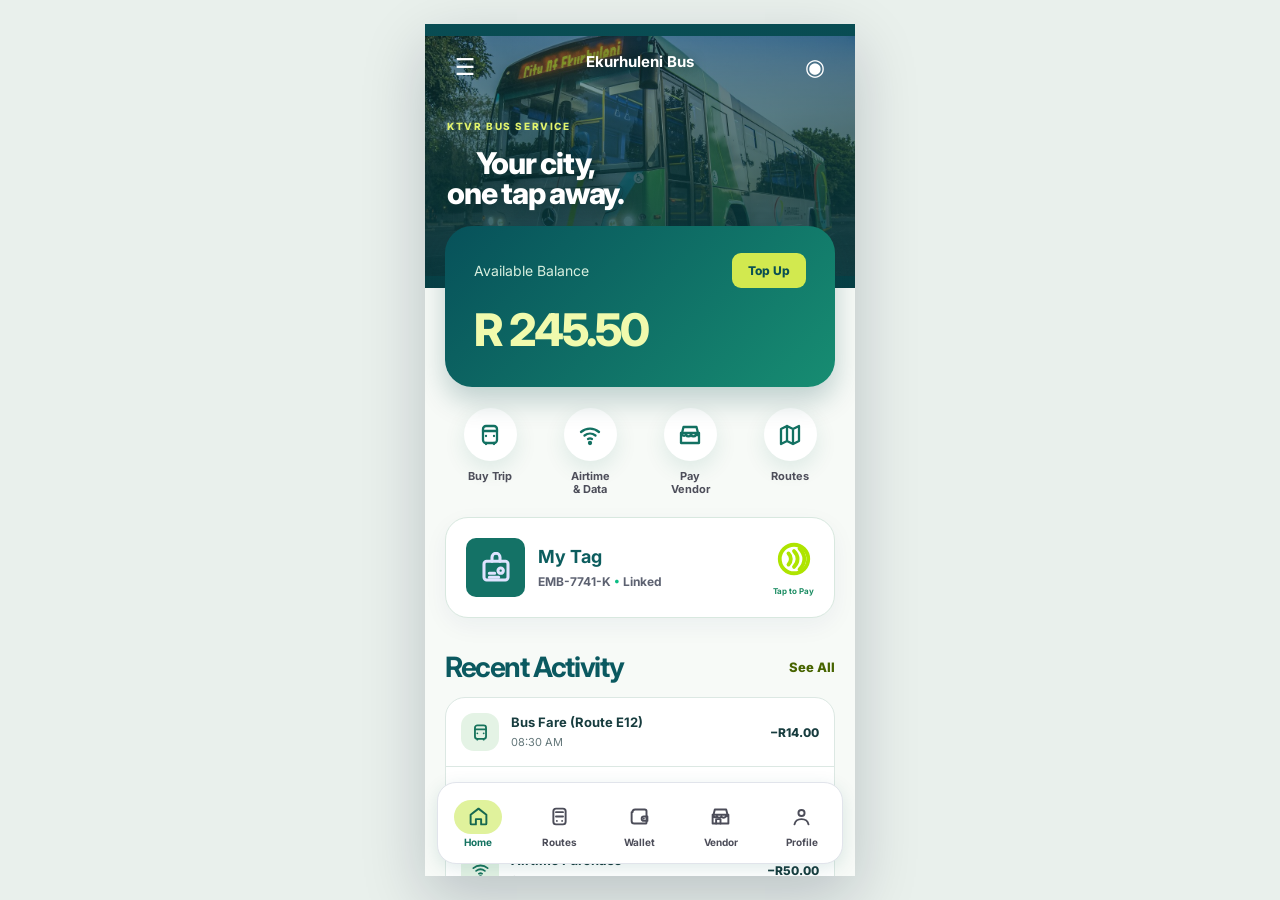
==== commit 3c34110d: "Match Sasol bus experience to Yami" ====
--- a/ekurhuleni-bus.html
+++ b/ekurhuleni-bus.html
@@ -3,9 +3,9 @@
 <head>
 <meta charset="UTF-8"/>
 <meta name="viewport" content="width=device-width,initial-scale=1.0"/>
-<meta name="theme-color" content="#000b36"/>
-<title>Ekurhuleni MetroBus Wallet | Yami</title>
-<meta name="description" content="Ekurhuleni MetroBus Wallet — tap to ride across Germiston, Boksburg, Benoni, Kempton Park and more."/>
+<meta name="theme-color" content="#0b6264"/>
+<title>Ekurhuleni Bus Service | Yami</title>
+<meta name="description" content="Ekurhuleni Bus Service — tap to ride across Germiston, Boksburg, Benoni, Kempton Park and more."/>
 <link rel="preconnect" href="https://fonts.googleapis.com"/>
 <link rel="preconnect" href="https://fonts.gstatic.com" crossorigin/>
 <link href="https://fonts.googleapis.com/css2?family=Inter:wght@400;500;600;700;800&display=swap" rel="stylesheet"/>
@@ -43,12 +43,13 @@
 .bundle-tabs{display:flex;gap:9px;margin:18px 0}.bundle-tabs button{padding:9px 15px;border:1px solid #dce2e9;border-radius:999px;background:white;color:#515562;font-weight:700}.bundle-tabs .active{background:var(--navy);color:white}.bundle{position:relative;margin:15px 0;padding:20px;border:1px solid #dde3ec;border-radius:25px;background:white;color:var(--navy)}.bundle.selected{outline:2px solid var(--navy);box-shadow:0 0 0 3px var(--lime)}.bundle strong{font-size:29px}.bundle strong small{padding:5px 8px;border-radius:6px;background:#eef0f4;font-size:11px}.bundle>b{float:right;font-size:24px}.bundle p{color:#515968;font-size:12px}.bundle footer{padding-top:14px;border-top:1px solid #e0e5ea;color:#536d00;font-size:12px}.recipient-card{margin:10px 0 28px;padding:18px;border:1px solid #dce3ed;border-radius:24px;background:white}.recipient-card p{margin:0 0 15px;color:#596277;font-size:12px;font-weight:800}.recipient-card p b{float:right;color:#567300}.recipient-card>div{display:grid;grid-template-columns:1fr 1fr;gap:10px}.recipient-card strong,.recipient-card span{padding:13px;border-radius:14px;background:#f0f2f5;color:#172052;font-size:12px}.recipient-card strong{background:white;box-shadow:0 3px 9px #07102b1c}.receipt-link{width:100%;margin-top:10px;padding:15px;border:1px solid #cdd5e3;border-radius:14px;background:white;color:var(--navy);font-weight:700}
 @media(max-width:520px){.app-shell{padding:0}.phone{width:100%;height:100dvh;box-shadow:none}}
 </style>
+<link rel="stylesheet" href="ekurhuleni-bus-overrides.css?v=1"/>
 </head>
 <body>
-<main class="app-shell" aria-label="Ekurhuleni MetroBus Wallet">
+<main class="app-shell" aria-label="Ekurhuleni Bus Service Wallet">
   <section id="app" class="phone" aria-live="polite">
     <div style="padding:40px; text-align:center; color:#0b1f5c;">
-      <h2>Loading MetroBus...</h2>
+      <h2>Loading Ekurhuleni Bus...</h2>
       <p>If this screen stays here, Javascript is not running or the app is cached.</p>
     </div>
   </section>
@@ -76,7 +77,7 @@
 const paymentIcon = (type) => type==='card'
   ? '<svg viewBox="0 0 54 40" aria-label="Debit card"><rect x="1" y="1" width="52" height="38" rx="8" fill="#102970"/><path d="M7 12h40" stroke="#d5ff00" stroke-width="3"/><circle cx="34" cy="28" r="7" fill="#eb001b"/><circle cx="42" cy="28" r="7" fill="#ff9900" fill-opacity=".9"/></svg>'
   : '<svg viewBox="0 0 54 40" aria-label="Instant EFT"><rect x="1" y="1" width="52" height="38" rx="8" fill="#f0f2f5"/><path d="M9 17h36M12 14l15-7 15 7M14 19v10M22 19v10M30 19v10M38 19v10M9 31h36" stroke="#07174b" stroke-width="2.5" stroke-linejoin="round"/></svg>';
-const BRAND = 'Ekurhuleni MetroBus';
+const BRAND = 'Ekurhuleni Bus';
 const TAG_DEFAULT = 'EMB-7741-K';
 const SUPPORT_NUMBER = '011 999 0000';
 console.log('[Ekurhuleni MetroBus] Mini-app script starting...');
--- a/ekurhuleni-bus-overrides.css
+++ b/ekurhuleni-bus-overrides.css
@@ -0,0 +1,45 @@
+/* Match the current Yami Ekurhuleni Bus dashboard inside the Sasol shell. */
+:root { --navy:#0b5960; --navy-2:#0f7772; --lime:#c7df3a; --ink:#173c3e; --muted:#64777a; --paper:#f7faf7; --line:#dce8e3; --amber:#f0ca28; }
+
+body { background:#e9f0ec; }
+
+.dashboard { padding-top:30px; }
+
+.dashboard-header {
+  position:relative;
+  min-height:264px;
+  margin:-30px -20px 0;
+  padding:28px 20px 100px;
+  align-items:start;
+  color:#fff;
+  background-color:#0b5960;
+  background-image:linear-gradient(180deg,#063d4370,#063b41dc),url('assets/ekurhuleni-bus-hero.png');
+  background-position:center,center;
+  background-repeat:no-repeat;
+  background-size:100% 100%,contain;
+}
+
+.dashboard-header button { position:relative; z-index:1; color:#fff; }
+.dashboard-header strong { position:relative; z-index:1; color:#fff; text-shadow:0 2px 12px #062a2a99; }
+.dashboard-header::before { position:absolute; bottom:156px; left:22px; color:#e1f36d; content:'KTVR BUS SERVICE'; font-size:10px; font-weight:800; letter-spacing:.16em; }
+.dashboard-header::after { position:absolute; bottom:79px; left:22px; max-width:250px; color:#fff; content:'Your city,\A one tap away.'; font-size:30px; font-weight:800; letter-spacing:-1.25px; line-height:1.02; white-space:pre-line; text-shadow:0 2px 14px #062a2acc; }
+
+.dashboard-balance { position:relative; margin:-62px 0 0; background:linear-gradient(135deg,#07515a,#178d72); box-shadow:0 14px 28px #0644473b; }
+.balance-label { color:#d8efdf; }
+.dashboard-balance .amount { color:#f0faad; }
+.mini-topup { background:#d2e94f; color:#0a5053; }
+.dash-actions { margin:20px 0; }
+.dash-actions i { color:#137162; box-shadow:0 8px 22px #0b65541c; }
+.tag-card { border-color:#d8e8df; color:#0c5d5e; }
+.tag-card > i { background:#147266; }
+.tag-card em,.tag-card em small { color:#1b8c62; }
+.item-icon { background:#e4f3e5; color:#17735c; }
+.nav { box-shadow:0 5px 18px #0b615520; }
+.nav .active { color:#137260; }
+.nav .active i { background:#e0f29c; color:#176850; }
+
+.tap-icon svg { width:38px; height:38px; }
+
+@media(max-width:520px) {
+  .dashboard-header { background-size:100% 100%,contain; }
+}
